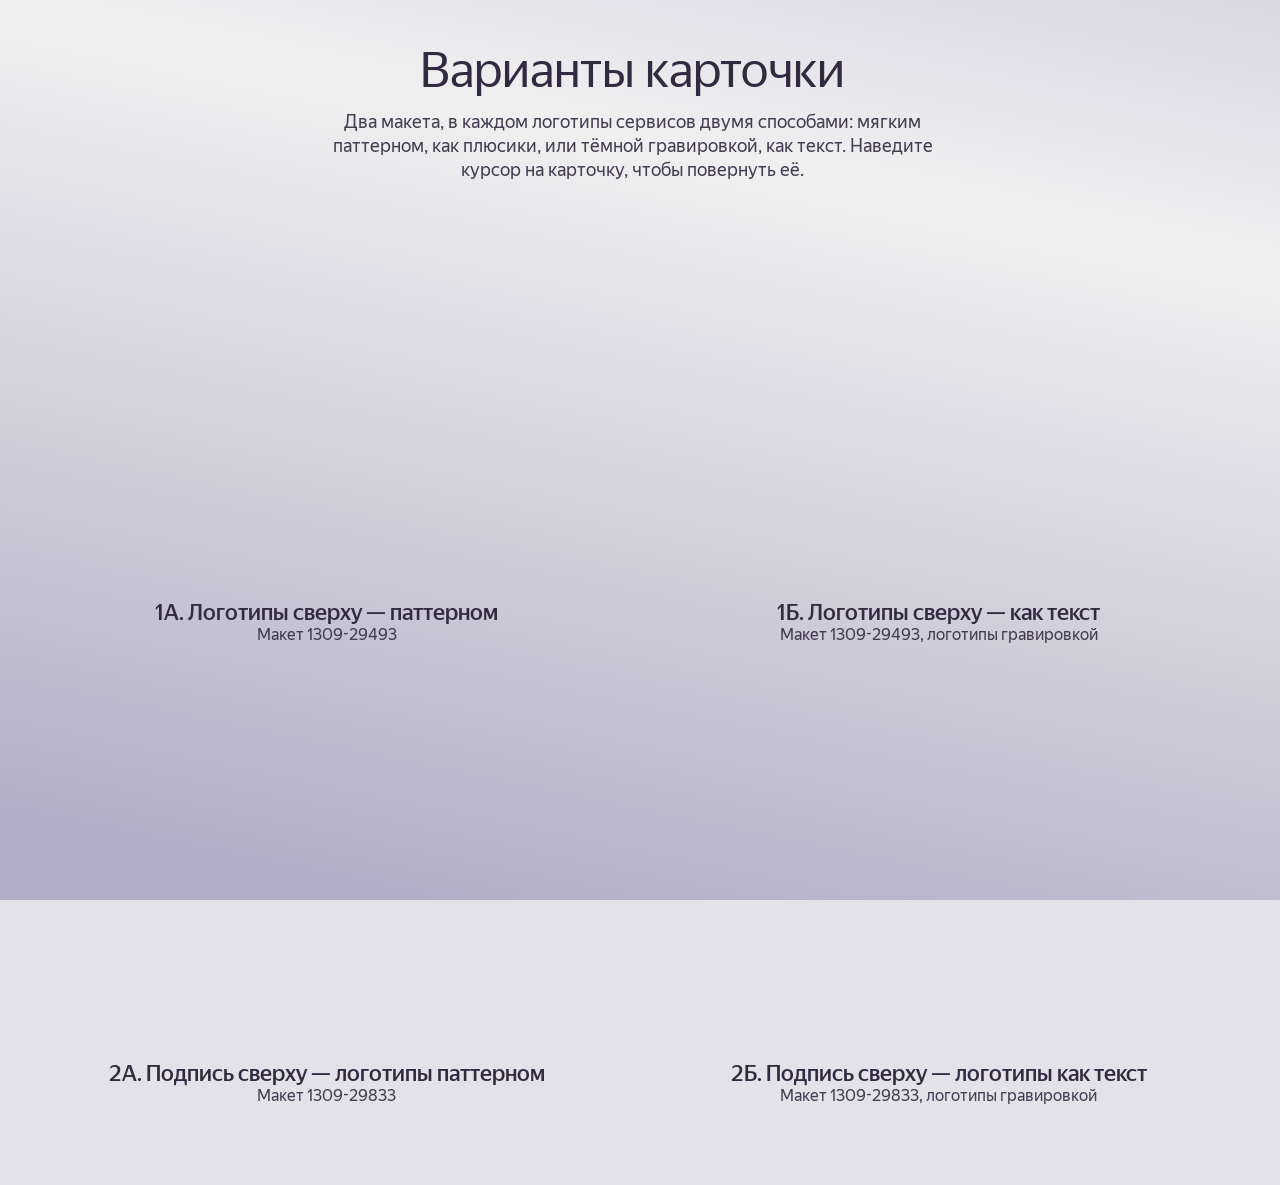
==== cards.html @ 1734ed66 "Card lab page (cards.html): four 3D card variants side by side — layouts 1309-29493 / 1309-29833, lo" ====
<!doctype html>
<html lang="ru">
<head>
  <meta charset="utf-8">
  <meta name="viewport" content="width=device-width, initial-scale=1, viewport-fit=cover">
  <meta name="robots" content="noindex">
  <title>Варианты карточки — Яндекс Плюс</title>
  <link rel="stylesheet" href="styles.css?v=240">
  <style>
    /* Страница сравнения: сетка 2×2, у каждой 3D-карты подпись с вариантом */
    .lab { position: relative; z-index: 1; max-width: 1240px; margin: 0 auto; padding: 48px 24px 64px; text-align: center; }
    .lab h1 { font-family: var(--display); font-weight: 400; font-size: 48px; line-height: .95; color: var(--ink); }
    .lab__lead { margin: 16px auto 0; max-width: 640px; font-size: 18px; line-height: 1.35; color: var(--ink-soft); }
    .lab__grid { display: grid; grid-template-columns: repeat(2, minmax(0, 1fr)); gap: 24px 32px; margin-top: 40px; }
    .lab-card { display: flex; flex-direction: column; align-items: center; gap: 4px; }
    .lab-card__canvas { position: relative; width: 100%; aspect-ratio: 1.4 / 1; opacity: 0; transition: opacity .6s ease; }
    .lab-card.is-ready .lab-card__canvas { opacity: 1; }
    .lab-card__canvas canvas { position: absolute; inset: 0; width: 100% !important; height: 100% !important; }
    .lab-card__name { font-family: var(--display); font-weight: 500; font-size: 22px; color: var(--ink); }
    .lab-card__note { font-size: 16px; color: var(--ink-soft); }
    @media (max-width: 760px) {
      .lab h1 { font-size: 32px; }
      .lab__grid { grid-template-columns: 1fr; }
    }
  </style>
</head>
<body>
  <main class="lab">
    <h1>Варианты карточки</h1>
    <p class="lab__lead">Два макета, в каждом логотипы сервисов двумя способами: мягким паттерном, как плюсики, или тёмной гравировкой, как текст. Наведите курсор на карточку, чтобы повернуть её.</p>
    <div class="lab__grid">
      <!-- data-plus-y — центр знака плюса в подписи по высоте (координаты макета 526×326) -->
      <figure class="lab-card" data-variant="a-pattern" data-plus-y="299.65">
        <div class="lab-card__canvas"></div>
        <figcaption><p class="lab-card__name">1А. Логотипы сверху — паттерном</p><p class="lab-card__note">Макет 1309-29493</p></figcaption>
      </figure>
      <figure class="lab-card" data-variant="a-text" data-plus-y="299.65">
        <div class="lab-card__canvas"></div>
        <figcaption><p class="lab-card__name">1Б. Логотипы сверху — как текст</p><p class="lab-card__note">Макет 1309-29493, логотипы гравировкой</p></figcaption>
      </figure>
      <figure class="lab-card" data-variant="b-pattern" data-plus-y="28.35">
        <div class="lab-card__canvas"></div>
        <figcaption><p class="lab-card__name">2А. Подпись сверху — логотипы паттерном</p><p class="lab-card__note">Макет 1309-29833</p></figcaption>
      </figure>
      <figure class="lab-card" data-variant="b-text" data-plus-y="28.35">
        <div class="lab-card__canvas"></div>
        <figcaption><p class="lab-card__name">2Б. Подпись сверху — логотипы как текст</p><p class="lab-card__note">Макет 1309-29833, логотипы гравировкой</p></figcaption>
      </figure>
    </div>
  </main>
  <script type="module" src="src/cards-lab.min.js?v=1"></script>
</body>
</html>
---- styles.css ----
/* ---------- Шрифты ---------- */
@font-face { font-family: "YS Text"; src: local("YS Text Regular"), url("fonts/YS Text-Regular.woff2") format("woff2"); font-weight: 400; font-display: swap; }
@font-face { font-family: "YS Text"; src: local("YS Text Medium"), url("fonts/YS Text-Medium.woff2") format("woff2"); font-weight: 500; font-display: swap; }
@font-face { font-family: "YS Display"; src: local("YS Display Regular"), url("fonts/YS Display-Regular.woff2") format("woff2"); font-weight: 400; font-display: swap; }
@font-face { font-family: "YS Display"; src: local("YS Display Medium"), url("fonts/YS Display-Medium.woff2") format("woff2"); font-weight: 500; font-display: swap; }

/* ---------- Токены ---------- */
:root {
  --ink: #322a40;                      /* основной текст */
  --ink-soft: rgba(50, 42, 64, .9);    /* подзаголовки */
  --ink-card: #322a40;                 /* текст в карточках сервисов — как основной */
  /* Фон растянут на экран и прилеплен к нему (как в макете первого экрана) */
  /* Фон из макета 980-9046: лавандовый правый верх, светлая полоса, лавандовый низ. Градиент в координатах макета 1440×902,
     растянутых на экран (SVG с preserveAspectRatio=none), — совпадает с макетом на любых пропорциях */
  --backdrop-gradient: url("data:image/svg+xml,%3Csvg xmlns='http://www.w3.org/2000/svg' viewBox='0 0 1440 902' preserveAspectRatio='none'%3E%3ClinearGradient id='g' gradientUnits='userSpaceOnUse' x1='1440' y1='-19' x2='1243.65' y2='1048.92'%3E%3Cstop offset='0' stop-color='%23d7d5e2'/%3E%3Cstop offset='.265' stop-color='%23f0f0f0'/%3E%3Cstop offset='1' stop-color='%23b2aec7'/%3E%3C/linearGradient%3E%3Crect width='1440' height='902' fill='url(%23g)'/%3E%3C/svg%3E") 0 0 / 100% 100% no-repeat;
  --backdrop: var(--backdrop-gradient), #e6e5ec;
  --btn-dark: linear-gradient(240.7deg, #2b2232 2.5%, #6c5976 43.4%, #2b2232 110.9%);
  --btn-light: linear-gradient(249.2deg, #b2aec7 .6%, #f0f0f0 45.5%, #b2aec7 113.2%);
  --text: "YS Text", "Helvetica Neue", Arial, sans-serif;
  --display: "YS Display", "YS Text", "Helvetica Neue", Arial, sans-serif;
}

*, *::before, *::after { box-sizing: border-box; }
html { -webkit-text-size-adjust: 100%; background: #e3e2e9; scrollbar-gutter: stable; }
body {
  margin: 0;
  color: var(--ink);
  font-family: var(--text);
  font-feature-settings: "lnum" 1, "pnum" 1;
  -webkit-font-smoothing: antialiased;
  overflow-x: hidden;
}
body.is-locked { overflow: hidden; height: 100vh; height: 100dvh; }
body::before {
  content: "";
  position: fixed;
  inset: 0;
  z-index: -1;
  background: var(--backdrop);
  pointer-events: none;
}
h1, h2, h3, p { margin: 0; font-weight: inherit; }
img { display: block; max-width: none; }
a { color: inherit; text-decoration: none; }
button { font: inherit; color: inherit; background: none; border: 0; padding: 0; cursor: pointer; }
/* Курсор-пальчик на всём, что реагирует на наведение */
a, button, .btn, .promo__code, .service, .card-scene, .footer__links a { cursor: pointer; }

/* ---------- Типографика ---------- */
.h-display { font-family: var(--display); font-weight: 400; font-size: 84px; line-height: .9; color: var(--ink); }
.lead { font-size: 24px; line-height: 28px; color: var(--ink-soft); }

/* ---------- Кнопки ---------- */
.btn {
  display: inline-flex;
  align-items: center;
  justify-content: center;
  width: 274px;
  height: 68px;
  padding: 8px;
  border-radius: 40px;
  font-family: var(--text);
  font-weight: 500;
  font-size: 21px;
  line-height: 1;
  white-space: nowrap;
  transition: transform .2s ease, box-shadow .2s ease, filter .2s ease;
}
/* Цвет блика рефлекса — плавно ярче при наведении */
@property --hl { syntax: "<color>"; inherits: false; initial-value: #6c5976; }
.btn--dark {
  /* Рефлекс: светлая полоса из макета плавно ходит вдоль кнопки туда и обратно */
  --hl: #6c5976;
  background: linear-gradient(240.7deg, #2b2232 18%, var(--hl) 50%, #2b2232 82%) 0 0 / 220% 100%;
  color: #fff;
  transition: transform .2s ease, box-shadow .2s ease, filter .2s ease, --hl .35s ease;
  animation: btn-reflex 4.5s ease-in-out infinite alternate;
}
@keyframes btn-reflex {
  from { background-position: 100% 0; }
  to   { background-position: 0% 0; }
}
.btn--light {
  /* Тот же рефлекс, что у тёмных кнопок: светлая полоса из макета ходит вдоль кнопки */
  --hl: #f0f0f0;
  background: linear-gradient(249.2deg, #b2aec7 18%, var(--hl) 50%, #b2aec7 82%) 0 0 / 220% 100%;
  color: var(--ink);
  transition: transform .2s ease, box-shadow .2s ease, filter .2s ease, --hl .35s ease;
  width: 267px;
  box-shadow: 0 24px 32px -30px rgba(131, 125, 157, 0); /* тень из макета — только при наведении */
  animation: btn-reflex 4.5s ease-in-out infinite alternate;
}
.btn:hover { transform: translateY(-1px); box-shadow: 0 12px 28px -12px rgba(27, 19, 30, .55); }
.btn--dark:hover { --hl: #a58fb6; }   /* блик ярче */
.btn--light:hover { --hl: #ffffff; }
/* Светлая кнопка: своя тень из макета (правило ниже общего, чтобы его перекрыть) */
.btn--light:hover { box-shadow: 0 24px 32px -30px rgba(131, 125, 157, .8); }
.btn:active { transform: translateY(0) scale(.98); }
.btn:focus-visible, .promo__code:focus-visible { outline: 3px solid #8341ef; outline-offset: 3px; }

/* =========================================================
   Стартовый экран (макет 1440×902)
   ========================================================= */
.intro {
  position: fixed;
  inset: 0;
  z-index: 10;
  overflow: hidden;
}
.intro::before {
  content: "";
  position: absolute;
  inset: 0;
  background: var(--backdrop);
  transition: opacity .5s ease;
}
.intro__stage {
  position: relative;
  display: flex;
  flex-direction: column;
  align-items: center;
  height: 100%;
  padding: 32px 0 max(72px, env(safe-area-inset-bottom));
  text-align: center;
}
.intro__logo { width: 242px; height: 32px; flex: none; } /* ряд иконок сервисов (макет «Финал») */
.intro__title { margin-top: 36px; width: 752px; font-family: var(--display); font-size: 54px; line-height: .9; color: var(--ink); } /* макет «Финал» 1170-10385, на 12 % крупнее */
.intro__text { margin-top: 24px; max-width: 508px; font-size: 22px; line-height: 1.3; color: var(--ink-soft); }
.intro__btn { flex: none; position: relative; z-index: 1; } /* поверх банта: увеличенная картинка банта (с прозрачными полями) заходит на кнопку */
/* Бант: место между текстом и кнопкой; масштаб --bs считает script.js (на низких и узких экранах меньше) */
.intro__bow { --bs: 1; position: relative; flex: 1 1 auto; width: 100%; min-height: 140px; }
.bow {
  position: absolute;
  left: 50%;
  top: 50%;
  width: 782px;
  height: 442px;
  max-width: none;
  /* видимая часть банта в картинке выше центра на 14 px и правее на 9.5 px — сдвигаем: зазоры сверху и снизу равны, петли по центру */
  translate: calc(-50% - 9.5px * var(--bs)) calc(-50% + 14px * var(--bs));
  scale: var(--bs);
  pointer-events: none; /* бант — картинка, клики проходят к кнопке */
  transition: opacity .6s ease, transform .7s cubic-bezier(.3, 0, .2, 1);
}
/* По клику бант растворяется с лёгким увеличением */
.is-opening .bow { opacity: 0; transform: scale(1.12); }

/* Силуэты гирлянды с колокольчиками (макет: 1440 × 275 сверху экрана). На широких экранах растягиваются по ширине,
   на узких — чуть уменьшены и по центру, чтобы колокольчики оставались видны */
.bells {
  position: absolute;
  top: 0;
  left: 50%;
  width: max(100%, 1440px);
  height: auto;
  max-width: none;
  translate: -50% 0;
  pointer-events: none;
}
.bells--intro { z-index: 0; transition: opacity .5s ease; }
.is-revealed .bells--intro { opacity: 0; } /* на странице те же колокольчики (.bells--page) — переход незаметен */
.intro__stage { z-index: 1; }
.page { position: relative; }
.bells--page { z-index: 0; }
.page > :not(.bells) { position: relative; z-index: 1; }
.bells-pic { display: contents; } /* <picture> только выбирает картинку: на телефоне — своя гирлянда (макет 993-20188) */
/* Перелив по гирляндам: поверх картинки тот же силуэт (маска), внутри по нему постоянно проходит мягкий
   светлый блик с лёгким перламутром — розоватый, белый, голубоватый. Двигается только transform блика */
.bells-shine {
  aspect-ratio: 1440 / 430;
  overflow: hidden;
  -webkit-mask: url("assets/bells/garland.svg?v=2") 0 0 / 100% 100% no-repeat;
  mask: url("assets/bells/garland.svg?v=2") 0 0 / 100% 100% no-repeat;
}
.bells-shine::before {
  content: "";
  position: absolute;
  top: 0;
  bottom: 0;
  left: 0;
  width: 300%;
  background: linear-gradient(105deg,
    rgba(255, 255, 255, 0) 38%,
    rgba(255, 214, 240, .35) 44%,
    rgba(255, 255, 255, .8) 48.5%,
    rgba(255, 255, 255, .85) 50%,
    rgba(205, 225, 255, .4) 54%,
    rgba(255, 255, 255, 0) 60%);
  animation: garland-shine 6s cubic-bezier(.45, .05, .55, .95) infinite;
  will-change: transform;
}
/* С мышью блик стоит под курсором (--sx — положение курсора по ширине гирлянды, 0…1, задаёт script.js) */
.shine-follow .bells-shine::before { animation: none; transform: translateX(calc((var(--sx, .5) - 1.5) * 33.333%)); }
/* Сердечко: полоса шире (25–75 % слоя = 1,5 ширины сердечка), поэтому пробег длиннее — в начале и в конце цикла
   блик целиком за краями сердечка, перезапуск незаметен */
@keyframes heart-shine {
  from { transform: translateX(-76%); }
  to   { transform: translateX(9%); }
}
@keyframes garland-shine {
  from { transform: translateX(-66.667%); }
  to   { transform: translateX(0); }
}


/* Прелоудер: фон страницы и тонкая полоса прогресса; исчезает, когда кадры загружены */
.preloader {
  position: fixed;
  inset: 0;
  z-index: 40;
  display: flex;
  align-items: center;
  justify-content: center;
  background: var(--backdrop);
  transition: opacity .5s ease, visibility .5s;
}
.preloader.is-done { opacity: 0; visibility: hidden; pointer-events: none; } /* не перехватывает клики, пока гаснет */
.preloader__bar { width: 160px; height: 3px; border-radius: 2px; background: color-mix(in srgb, var(--ink) 15%, transparent); overflow: hidden; }
.preloader__fill { width: 100%; height: 100%; border-radius: inherit; background: var(--ink); transform: scaleX(0); transform-origin: 0 50%; transition: transform .25s ease; }

.intro__logo, .intro__title, .intro__text, .intro__btn { transition: opacity .35s ease, transform .5s ease; }

/* Открытие: логотип остаётся, текст, кнопка и бант уходят (is-opening);
   затем первый экран скрывается и появляется страница с карточкой (is-revealed) */
.is-opening .intro { pointer-events: none; }
/* Текст первого экрана гаснет сразу по нажатию, вместе с бантом — к появлению страницы его уже нет
   (иначе в Safari, где анимации запаздывают, подзаголовок на миг ложился поверх карточки) */
.is-opening .intro__title,
.is-opening .intro__text { opacity: 0; transition-duration: .3s; }
.is-opening .intro__btn { opacity: 0; transform: translateY(16px) scale(.96); }
.is-revealed .intro::before { opacity: 0; }
/* Когда появляется страница, слой первого экрана скрываем целиком и сразу: под ним тот же фон и та же гирлянда,
   а второй ряд иконок (логотип интро) больше не накладывается на иконки страницы */
.is-revealed .intro { visibility: hidden; }

/* =========================================================
   Основная страница (макет 1440)
   ========================================================= */
.page {
  display: flex;
  flex-direction: column;
  align-items: center;
  min-height: 100vh;
  overflow-x: hidden;
  overflow-x: clip;
}
.hero { display: flex; flex-direction: column; align-items: center; text-align: center; }

/* ----- Первый экран ----- */
.gift { padding: 32px 0 64px; }
.logo img { width: 242px; height: 32px; }
.gift__head { display: flex; flex-direction: column; align-items: center; gap: 24px; width: 768px; margin-top: 36px; } /* макет 906-14716: заголовок 768 px, без подзаголовка */
.gift__title { font-size: 54px; } /* макет «Финал» 1170-10550 */

/* ----- 3D-карточка ----- */
.card-scene {
  --cw: 525px;
  position: relative;
  width: var(--cw);
  margin-top: 36px; /* макет 1065-34884: 36 px от заголовка */
  perspective: 1100px;
  touch-action: none;
  -webkit-user-select: none;
  user-select: none;
  -webkit-touch-callout: none;
}
.card3d {
  position: absolute;
  left: 50%;
  top: 50%;
  width: 140%;
  height: 160%;
  transform: translate(-50%, -50%);
  z-index: 2;
  pointer-events: none; /* касания ловит сама .card-scene размером с карточку */
}
.card3d canvas { display: block; width: 100%; height: 100%; }
.card-scene.has-3d .gift-card { visibility: hidden; animation: none; }
.card-scene.has-3d::after {
  content: "";
  position: absolute;
  left: 6%;
  right: 4%;
  bottom: -16%;
  height: 32%;
  border-radius: 50%;
  /* Мягкая тень: светлее и сильнее размыта */
  background: radial-gradient(closest-side, rgba(72, 61, 93, .2), rgba(72, 61, 93, 0));
  filter: blur(var(--sh-blur, 24px));
  opacity: var(--sh-o, 1);
  /* Положение, размер и плотность задаёт src/card3d.js по текущему повороту карточки */
  transform: translate(var(--sh-x, 0px), var(--sh-y, 0px)) rotate(var(--sh-r, 0deg)) scale(var(--sh-sx, 1), var(--sh-sy, 1));
  z-index: 0;
}

/* Запасная карточка без WebGL */
.gift-card {
  --rx: 0deg;
  --ry: 0deg;
  --gx: 50%;
  --gy: 30%;
  position: relative;
  width: var(--cw);
  aspect-ratio: 343 / 213;
  font-size: calc(var(--cw) / 540);
  border-radius: 37.77em;
  overflow: hidden;
  background: linear-gradient(135deg, #c9cbee 0%, #f6f2fa 35%, #efd6ea 65%, #c6c0dc 100%);
  box-shadow: 0 40em 80em -30em rgba(72, 61, 93, .5);
  transform: rotateX(var(--rx)) rotateY(var(--ry));
  transform-style: preserve-3d;
  transition: transform .5s cubic-bezier(.2, .8, .2, 1);
  will-change: transform;
}
.gift-card.is-tracking { transition: transform .08s linear; }
.gift-card__pattern { position: absolute; inset: 0; background: url("assets/card3d/pattern.svg?v=17") 0 0 / 100% 100% no-repeat; opacity: .35; }
/* Графика карточки («12 месяцев» и ряд сервисов) — тот же card.svg, что у 3D: белое красим в цвет надписей */
.gift-card__art { position: absolute; inset: 0; width: 100%; height: 100%; filter: brightness(0) invert(9%) sepia(20%) saturate(2000%) hue-rotate(240deg); mix-blend-mode: multiply; }
.gift-card__glare {
  position: absolute;
  inset: 0;
  background: radial-gradient(circle at var(--gx) var(--gy), rgba(255, 255, 255, .45), rgba(255, 255, 255, 0) 55%);
  mix-blend-mode: soft-light;
  opacity: 0;
  transition: opacity .4s ease;
  pointer-events: none;
}
.gift-card.is-tracking .gift-card__glare,
.gift-card.is-idle .gift-card__glare { opacity: 1; }
.gift-card.is-idle { animation: card-float 6s ease-in-out infinite; }
@keyframes card-float {
  0%, 100% { transform: rotateX(8deg) rotateY(-10deg) rotateZ(-3deg); }
  50%      { transform: rotateX(-4deg) rotateY(8deg) rotateZ(-1deg) translateY(-6px); }
}

/* Появление после развязывания банта */
.page .gift__head, .page .card-scene, .page .promo { opacity: 0; }
.is-revealed .page .gift__head { animation: fade-in .4s ease forwards; } /* та же длительность, что у растворения старого текста */
.is-revealed .page .card-scene { animation: card-in 1.1s cubic-bezier(.2, .9, .25, 1.05) forwards; } /* вместе с новым текстом */
.is-revealed .page .promo { animation: rise .8s cubic-bezier(.2, .8, .2, 1) .35s forwards; }
@keyframes fade-in { from { opacity: 0; } to { opacity: 1; } }
@keyframes rise { from { opacity: 0; transform: translateY(24px); } to { opacity: 1; transform: none; } }
@keyframes card-in {
  from { opacity: 0; transform: translateY(80px) scale(.6) rotateX(50deg) rotateZ(-12deg); }
  to   { opacity: 1; transform: none; }
}

/* ----- Промокод ----- */
.promo { display: flex; flex-direction: column; align-items: center; gap: 16px; width: 406px; margin-top: 36px; position: relative; z-index: 3; }
.promo__info { display: flex; flex-direction: column; align-items: center; gap: 8px; width: 100%; }
.promo__label { font-size: 21.3px; line-height: 24.84px; color: var(--ink-soft); }
.promo__code { display: inline-flex; align-items: center; gap: 8px; height: 30px; font-weight: 500; font-size: 24px; line-height: 1.25; letter-spacing: -.18px; color: var(--ink); border-radius: 8px; }
.promo__code img { width: 24px; height: 24px; transition: opacity .2s ease; }
.promo__code:hover img { opacity: .6; }

/* ----- Большой светлый блок: сервисы + две карточки с фото (макет 902-13280, 1304×1440) ----- */
.block {
  position: relative;
  width: 1304px;
  margin-top: 80px;
  padding: 65px 0;
  border-radius: 80px;
  overflow: hidden;
  /* Перелив по скроллу и курсору: градиент из макета сдвигается (--mx/--my), блики — в ::before; всё двигает script.js */
  --cx: .5;
  --cy: .5;
  --mx: .3;
  --my: .3;
  background: url("data:image/svg+xml,%3Csvg xmlns='http://www.w3.org/2000/svg' viewBox='0 0 1 1' preserveAspectRatio='none'%3E%3ClinearGradient id='g' x1='1.017' y1='-0.125' x2='-0.215' y2='0.838'%3E%3Cstop offset='0' stop-color='%23b2aec7'/%3E%3Cstop offset='0.36' stop-color='%23b2aec7'/%3E%3Cstop offset='1' stop-color='%23d9d8de'/%3E%3C/linearGradient%3E%3Crect width='1' height='1' fill='url(%23g)'/%3E%3C/svg%3E") calc(var(--mx) * 100%) calc(var(--my) * 100%) / 160% 160% no-repeat, #c4c1d3;
  text-align: center;
}
.block__head { display: flex; flex-direction: column; align-items: center; gap: 20px; }
.block__title { font-size: 48px; } /* макет «Финал»: заголовок в одну строку */
.block__head .lead { max-width: 548px; font-size: 22px; line-height: 1.3; }
/* Несколько диагональных бликов, едут справа налево по мере скролла; между ними лёгкая сиреневая тень —
   на светлом фоне иначе не видно. Слой шире блока, сдвиг --rx в пикселях задаёт script.js */
.block::before {
  content: "";
  position: absolute;
  top: 0;
  bottom: 0;
  /* слой с запасом по бокам: блики сдвигаются и от скролла (до 2400 px), и от курсора (±375 px).
     Запас и в процентах, и в пикселях: на узком блоке (телефон) одних процентов мало — край слоя заезжал в кадр */
  left: min(-200%, -1600px);
  width: max(600%, calc(100% + 5200px));
  /* Широкие яркие блики (светлая часть ~900 px) с сиреневой тенью между ними; период 1600 px */
  background: repeating-linear-gradient(240deg,
    rgba(140, 130, 172, .3) 0, rgba(140, 130, 172, .12) 260px,
    rgba(255, 255, 255, .35) 450px,
    rgba(255, 255, 255, .85) 800px,
    rgba(255, 255, 255, .35) 1150px,
    rgba(140, 130, 172, .12) 1340px, rgba(140, 130, 172, .3) 1600px);
  transform: translateX(var(--rx, 0px));
  pointer-events: none;
  z-index: 0;
}
.block__head, .services, .invite { position: relative; z-index: 1; }

.services { display: flex; justify-content: center; gap: 16px; margin-top: 160px; }
/* Тёмные карточки сервисов 281.5×260 (макет 1065-34155): сверху выступает иконка, текст с отступом 120 от верха */
.service {
  position: relative;
  flex: none;
  display: flex;
  flex-direction: column;
  align-items: center;
  width: 281.5px;
  height: 260px;
  padding: 120px 20px 0;
  border-radius: 40px;
  background: url("data:image/svg+xml,%3Csvg xmlns='http://www.w3.org/2000/svg' viewBox='0 0 1 1' preserveAspectRatio='none'%3E%3ClinearGradient id='g' x1='1.172' y1='-0.402' x2='-0.472' y2='0.648'%3E%3Cstop offset='0' stop-color='%231b131e'/%3E%3Cstop offset='0.862' stop-color='%236c5976'/%3E%3Cstop offset='1' stop-color='%231b131e'/%3E%3C/linearGradient%3E%3Crect width='1' height='1' fill='url(%23g)'/%3E%3C/svg%3E") 0 0 / 100% 100% no-repeat, #3a2f41;
  /* Светлая тень из макета появляется только при наведении */
  box-shadow: 0 54px 72px -30px rgba(167, 162, 188, 0);
  transition: box-shadow .35s ease;
}
.service:hover { box-shadow: 0 54px 72px -30px rgba(167, 162, 188, .43); }
/* Иконки сервисов выступают над карточкой: рамка 280×200 на 111 px выше её верха */
.service__art { position: absolute; left: .8px; top: -111.4px; width: 280px; height: 200px; pointer-events: none; }
.service__art img { position: absolute; }
.service--music .service__art img { left: -1.7px; top: -22.2px; width: 260.8px; height: 237.9px; }
.service--kp .service__art img    { left: 34.9px; top: -9.9px; width: 203.5px; height: 208.3px; }
.service--books .service__art img { left: 20.8px; top: -14px; width: 237.9px; height: 215.9px; }
.service--app .service__art img   { left: 38.6px; top: -7.2px; width: 211.1px; height: 206.2px; }
.service__text { position: relative; display: flex; flex-direction: column; gap: 12px; width: 100%; }
.service h3 { font-family: var(--display); font-weight: 500; font-size: 28px; line-height: .95; color: #fff; }
.service p { font-size: 16px; line-height: 1.2; color: rgba(255, 255, 255, .8); }

/* Приглашение (макет 1065-34155): тёмная карточка 1174×328, слева текст и светлая кнопка, справа аватары */
.invite {
  display: flex;
  justify-content: space-between;
  align-items: flex-start;
  width: 1174px;
  height: 328px;
  margin: 56px auto 0;
  padding: 40px;
  border-radius: 40px;
  background: url("data:image/svg+xml,%3Csvg xmlns='http://www.w3.org/2000/svg' viewBox='0 0 1 1' preserveAspectRatio='none'%3E%3ClinearGradient id='g' x1='1.172' y1='-0.402' x2='-0.472' y2='0.648'%3E%3Cstop offset='0' stop-color='%231b131e'/%3E%3Cstop offset='0.862' stop-color='%236c5976'/%3E%3Cstop offset='1' stop-color='%231b131e'/%3E%3C/linearGradient%3E%3Crect width='1' height='1' fill='url(%23g)'/%3E%3C/svg%3E") 0 0 / 100% 100% no-repeat, #3a2f41;
  text-align: left;
}
.invite__text { display: flex; flex-direction: column; align-items: flex-start; gap: 12px; width: 673px; }
.invite h3 { font-family: var(--display); font-weight: 400; font-size: 48px; line-height: 1; color: #fff; }
.invite p { font-size: 24px; line-height: 25.78px; color: rgba(255, 255, 255, .8); }
.invite .btn { margin-top: 20px; }
.invite__art { flex: none; width: 378.7px; height: 248px; }

/* Поздравление (макет 1065-34153): между первым экраном и блоком, по 80 px до и после */
.wishes { position: relative; z-index: 1; margin-top: 16px; padding: 0 80px; text-align: center; }
.wishes__text { max-width: 722px; margin: 0 auto; font-family: var(--display); font-size: 22px; line-height: 1.3; color: var(--ink); }
.wishes__heart { display: inline-block; width: 36px; height: 34px; margin-left: 8px; vertical-align: -7px; } /* в 1,5 раза крупнее макета */
.wishes__heart { position: relative; }
.wishes__heart img { display: block; width: 100%; height: 100%; }
/* Блеск на сердечке: светлая полоса по силуэту (маска) бесконечно проходит слева направо */
.heart-shine {
  position: absolute;
  inset: 0;
  overflow: hidden;
  -webkit-mask: url("assets/cards/heart.svg") 0 0 / 100% 100% no-repeat;
  mask: url("assets/cards/heart.svg") 0 0 / 100% 100% no-repeat;
}
.heart-shine::before {
  content: "";
  position: absolute;
  top: 0;
  bottom: 0;
  left: 0;
  width: 300%;
  /* широкая полоса с центром на 50 % (в 2,5 раза шире, чем у гирлянд) */
  background: linear-gradient(105deg,
    rgba(255, 255, 255, 0) 25%,
    rgba(255, 214, 240, .45) 37.5%,
    rgba(255, 255, 255, .95) 47.5%,
    rgba(255, 255, 255, .95) 52.5%,
    rgba(205, 225, 255, .5) 62.5%,
    rgba(255, 255, 255, 0) 75%);
  animation: heart-shine 3s linear infinite; /* бесконечно слева направо, не зависит от курсора */
  will-change: transform;
}

/* ----- Футер ----- */
.footer {
  display: flex;
  flex-direction: column;
  gap: 32px;
  width: 960px;
  margin-top: 80px;
  margin-bottom: 42px;
  padding: 24px 32px;
  color: var(--ink); /* в макете белый на тёмном низе страницы; у нас фон светлый — берём цвет текста */
  text-align: left;
}
.footer__links { display: flex; flex-wrap: wrap; gap: 8px 20px; font-weight: 500; font-size: 14px; line-height: 1.3; }
.footer__links a:hover { opacity: .75; }
.footer__bottom { display: flex; justify-content: space-between; align-items: flex-end; font-size: 12px; line-height: 1.3; color: rgba(50, 42, 64, .64); }
.footer__copy { display: flex; gap: 12px; }
.footer__mark { display: flex; align-items: center; gap: 3px; }
.footer__mark img { width: 38.6px; height: 11.19px; }

/* ----- Падающий снег (src/snow.js): поверх всего, кроме прелоудера, клики не перехватывает ----- */
.snow { position: fixed; inset: 0; z-index: 15; width: 100%; height: 100%; pointer-events: none; }

/* ----- Тост ----- */
.toast {
  position: fixed;
  left: 50%;
  bottom: 24px;
  z-index: 20;
  padding: 12px 20px;
  border-radius: 16px;
  background: rgba(27, 19, 30, .9);
  color: #fff;
  font-size: 14px;
  transform: translate(-50%, 20px);
  opacity: 0;
  pointer-events: none;
  transition: opacity .25s ease, transform .25s ease;
}
.toast.is-visible { opacity: 1; transform: translate(-50%, 0); }

/* =========================================================
   Мобильная версия — своя адаптация (в макете только десктоп)
   ========================================================= */
@media (max-width: 999px) {
  .h-display { font-size: 44px; }
  .lead { font-size: 18px; line-height: 22px; }
  .btn { width: 274px; height: 60px; font-size: 18px; }
  .btn--light { width: 240px; }

  .intro__stage { padding: 24px 0 max(36px, env(safe-area-inset-bottom)); }
  .intro__logo, .logo img { width: 151.3px; height: 20px; }
  .intro__title { margin-top: 56px; width: 361px; font-size: 30.5px; } /* крупнее макета на 9 % — больше не влезает в три строки */
  .intro__text { margin-top: 16px; max-width: 333px; font-size: 16px; line-height: 1.3; }

  .gift { padding: 24px 0 48px; }
  .gift__head { width: 340px; gap: 14px; margin-top: 32px; } /* иконки 20 px — заголовок на 76 px, как в макете */
  .gift__title { font-size: 34px; }
  .card-scene { --cw: 343px; margin-top: 55px; }
  .promo { width: 330px; gap: 16px; margin-top: 55px; }
  .promo__label { font-size: 18px; line-height: 22px; }
  .promo__code { font-size: 22px; }

  .block { width: calc(100% - 24px); max-width: 560px; margin-top: 0; padding: 40px 0 20px; border-radius: 48px; }
  .block__head { gap: 16px; padding: 0 16px; }
  .services {
    justify-content: flex-start;
    gap: 16px;
    margin-top: 0;
    padding: 123.5px 20px 54px; /* сверху место под иконки карточек, снизу — под тень */
    overflow-x: auto;
    scroll-snap-type: x mandatory;
    scroll-padding: 0 20px;
    scrollbar-width: none;
    text-align: center;
  }
  .services::-webkit-scrollbar { display: none; }
  /* при листании средние карточки встают по центру блока, первая — к левому краю, последняя — к правому */
  .service { scroll-snap-align: center; }
  /* Карточки сервисов на телефоне меньше: 220×220, текст с отступом 90, иконка в 0,7875 от десктопной (макет 1125-11572) */
  .service { width: 220px; height: 230px; padding-top: 90px; }
  .service__art { left: -.5px; top: -90.1px; transform: scale(.7875); transform-origin: 0 0; }
  .service h3 { font-size: 24px; }
  .service p { line-height: 1.3; }
  .service:first-child { scroll-snap-align: start; }
  .service:last-child { scroll-snap-align: end; }

  .block { margin-top: 66px; }
  .block__title { font-size: 28px; }
  .block__head .lead { max-width: 361px; font-size: 16px; line-height: 1.3; }
  .invite { flex-direction: column; align-items: center; width: auto; height: auto; margin: 0 16px; padding: 24px 20px 32px; text-align: center; }
  .invite__art { order: -1; width: 100%; max-width: 300px; height: auto; margin-bottom: 31px; }
  .invite__text { align-items: center; width: auto; gap: 15px; }
  .invite h3 { font-size: 24px; font-weight: 500; line-height: 1; }
  .invite h3 br { display: none; }
  .invite p { font-size: 17px; line-height: 22px; }
  .invite .btn { margin-top: 9px; }
  .wishes { margin-top: 0; padding: 0 20px; }
  .wishes__text { font-size: 16px; line-height: 1.3; }
  .wishes__br { display: none; }
  .wishes__heart { width: 27px; height: 25.5px; margin-left: 6px; vertical-align: -6px; }
  .bells { width: 600px; } /* на телефоне гирлянда уменьшена, чтобы колокольчики попадали в кадр */

  .footer { width: calc(100% - 18px); max-width: 375px; margin-top: 37px; padding: 16px; gap: 20px; }
  .footer__links { gap: 4px 20px; font-weight: 400; }
  .footer__bottom { flex-direction: column; align-items: flex-start; gap: 6px; }
}

@media (max-width: 600px) {
  .block { width: 100%; max-width: none; } /* на телефоне блок во всю ширину экрана, без отступов по краям */
  .bells { width: 100%; } /* мобильная гирлянда нарисована под ширину экрана телефона */
  .bells-shine {
    aspect-ratio: 393 / 207;
    -webkit-mask-image: url("assets/bells/garland-mobile.svg?v=1");
    mask-image: url("assets/bells/garland-mobile.svg?v=1");
  }
}
@media (prefers-reduced-motion: reduce) {
  *, *::before, *::after { animation-duration: .01ms !important; animation-iteration-count: 1 !important; transition-duration: .01ms !important; }
}
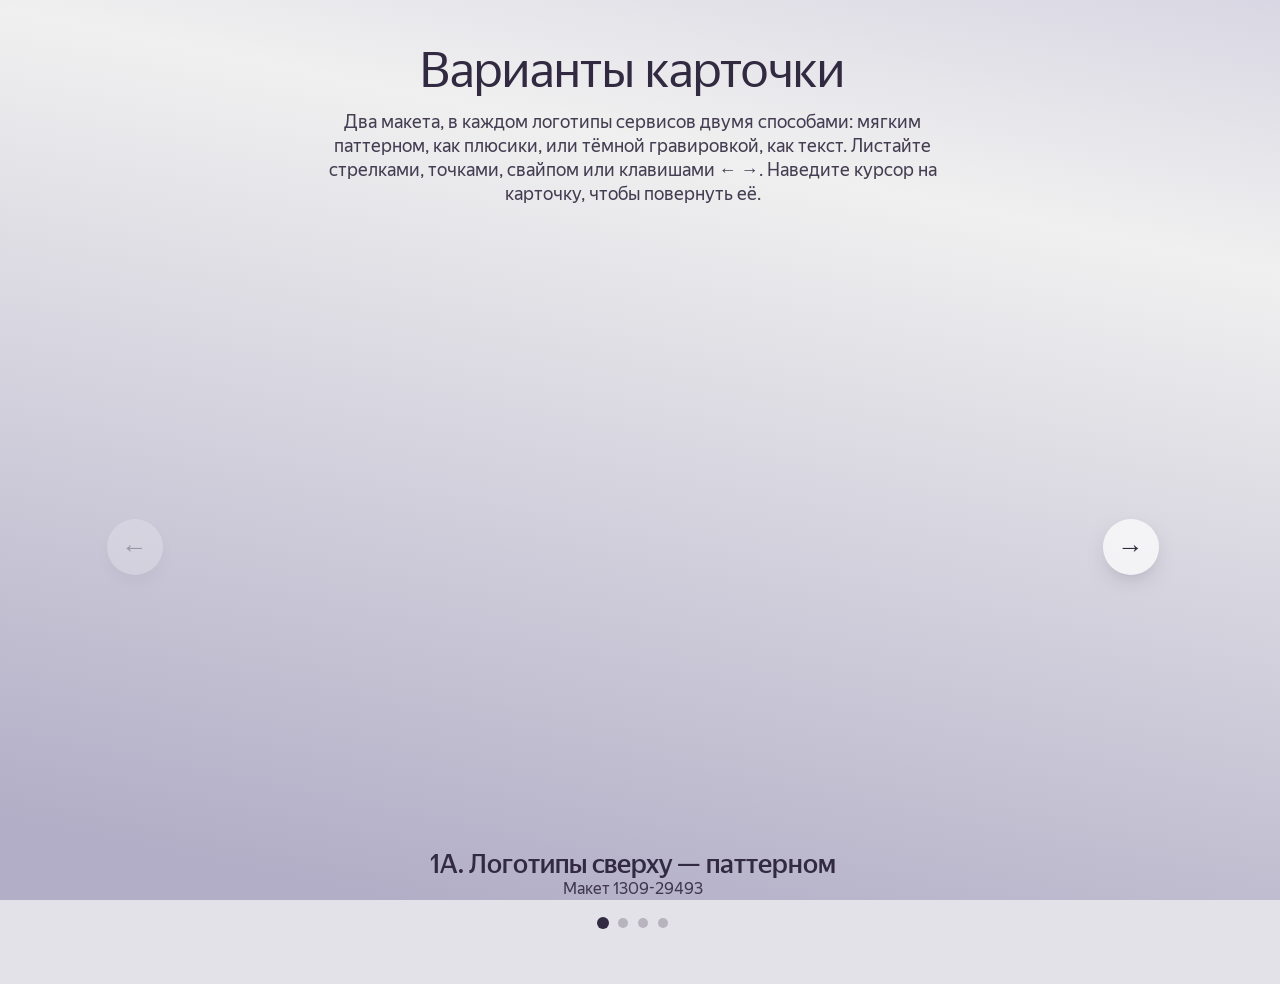
==== commit 2ce47015: "Card lab: slider with arrows, dots, swipe and arrow keys instead of the 2x2 grid Co-Authored-By: Cla" ====
--- a/cards.html
+++ b/cards.html
@@ -7,28 +7,44 @@
   <title>Варианты карточки — Яндекс Плюс</title>
   <link rel="stylesheet" href="styles.css?v=240">
   <style>
-    /* Страница сравнения: сетка 2×2, у каждой 3D-карты подпись с вариантом */
-    .lab { position: relative; z-index: 1; max-width: 1240px; margin: 0 auto; padding: 48px 24px 64px; text-align: center; }
+    /* Страница сравнения: слайдер — одна большая 3D-карта, стрелки, точки, свайп и клавиши ← → */
+    .lab { position: relative; z-index: 1; max-width: 1100px; margin: 0 auto; padding: 48px 24px 56px; text-align: center; }
     .lab h1 { font-family: var(--display); font-weight: 400; font-size: 48px; line-height: .95; color: var(--ink); }
     .lab__lead { margin: 16px auto 0; max-width: 640px; font-size: 18px; line-height: 1.35; color: var(--ink-soft); }
-    .lab__grid { display: grid; grid-template-columns: repeat(2, minmax(0, 1fr)); gap: 24px 32px; margin-top: 40px; }
-    .lab-card { display: flex; flex-direction: column; align-items: center; gap: 4px; }
-    .lab-card__canvas { position: relative; width: 100%; aspect-ratio: 1.4 / 1; opacity: 0; transition: opacity .6s ease; }
+    .lab__slider { position: relative; margin-top: 24px; }
+    .lab__viewport { overflow: hidden; touch-action: pan-y; }
+    .lab__track { display: flex; transition: transform .55s cubic-bezier(.2, .8, .2, 1); }
+    .lab__track.is-dragging { transition: none; }
+    .lab-card { flex: 0 0 100%; display: flex; flex-direction: column; align-items: center; gap: 4px; margin: 0; }
+    .lab-card__canvas { position: relative; width: min(100%, 860px); aspect-ratio: 1.4 / 1; opacity: 0; transition: opacity .6s ease; }
     .lab-card.is-ready .lab-card__canvas { opacity: 1; }
     .lab-card__canvas canvas { position: absolute; inset: 0; width: 100% !important; height: 100% !important; }
-    .lab-card__name { font-family: var(--display); font-weight: 500; font-size: 22px; color: var(--ink); }
+    .lab-card__name { font-family: var(--display); font-weight: 500; font-size: 26px; color: var(--ink); }
     .lab-card__note { font-size: 16px; color: var(--ink-soft); }
+    .lab__arrow { position: absolute; top: calc(50% - 60px); width: 56px; height: 56px; border-radius: 50%; display: grid; place-items: center;
+      background: rgba(255, 255, 255, .7); box-shadow: 0 8px 24px -12px rgba(50, 42, 64, .5); color: var(--ink); font-size: 26px; line-height: 1; transition: background .2s, opacity .2s; }
+    .lab__arrow:hover { background: #fff; }
+    .lab__arrow:disabled { opacity: .3; cursor: default; }
+    .lab__arrow--prev { left: 0; }
+    .lab__arrow--next { right: 0; }
+    .lab__dots { display: flex; justify-content: center; gap: 10px; margin-top: 20px; }
+    .lab__dot { width: 10px; height: 10px; border-radius: 50%; background: rgba(50, 42, 64, .25); transition: background .2s, transform .2s; }
+    .lab__dot.is-active { background: var(--ink); transform: scale(1.2); }
     @media (max-width: 760px) {
       .lab h1 { font-size: 32px; }
-      .lab__grid { grid-template-columns: 1fr; }
+      .lab__arrow { width: 44px; height: 44px; font-size: 20px; top: calc(50% - 70px); }
+      .lab-card__name { font-size: 20px; }
     }
   </style>
 </head>
 <body>
   <main class="lab">
     <h1>Варианты карточки</h1>
-    <p class="lab__lead">Два макета, в каждом логотипы сервисов двумя способами: мягким паттерном, как плюсики, или тёмной гравировкой, как текст. Наведите курсор на карточку, чтобы повернуть её.</p>
-    <div class="lab__grid">
+    <p class="lab__lead">Два макета, в каждом логотипы сервисов двумя способами: мягким паттерном, как плюсики, или тёмной гравировкой, как текст. Листайте стрелками, точками, свайпом или клавишами ← →. Наведите курсор на карточку, чтобы повернуть её.</p>
+    <div class="lab__slider">
+      <button class="lab__arrow lab__arrow--prev" type="button" aria-label="Предыдущий вариант">←</button>
+      <button class="lab__arrow lab__arrow--next" type="button" aria-label="Следующий вариант">→</button>
+      <div class="lab__viewport"><div class="lab__track">
       <!-- data-plus-y — центр знака плюса в подписи по высоте (координаты макета 526×326) -->
       <figure class="lab-card" data-variant="a-pattern" data-plus-y="299.65">
         <div class="lab-card__canvas"></div>
@@ -46,8 +62,10 @@
         <div class="lab-card__canvas"></div>
         <figcaption><p class="lab-card__name">2Б. Подпись сверху — логотипы как текст</p><p class="lab-card__note">Макет 1309-29833, логотипы гравировкой</p></figcaption>
       </figure>
+      </div></div>
+      <div class="lab__dots" role="tablist"></div>
     </div>
   </main>
-  <script type="module" src="src/cards-lab.min.js?v=1"></script>
+  <script type="module" src="src/cards-lab.min.js?v=2"></script>
 </body>
 </html>
